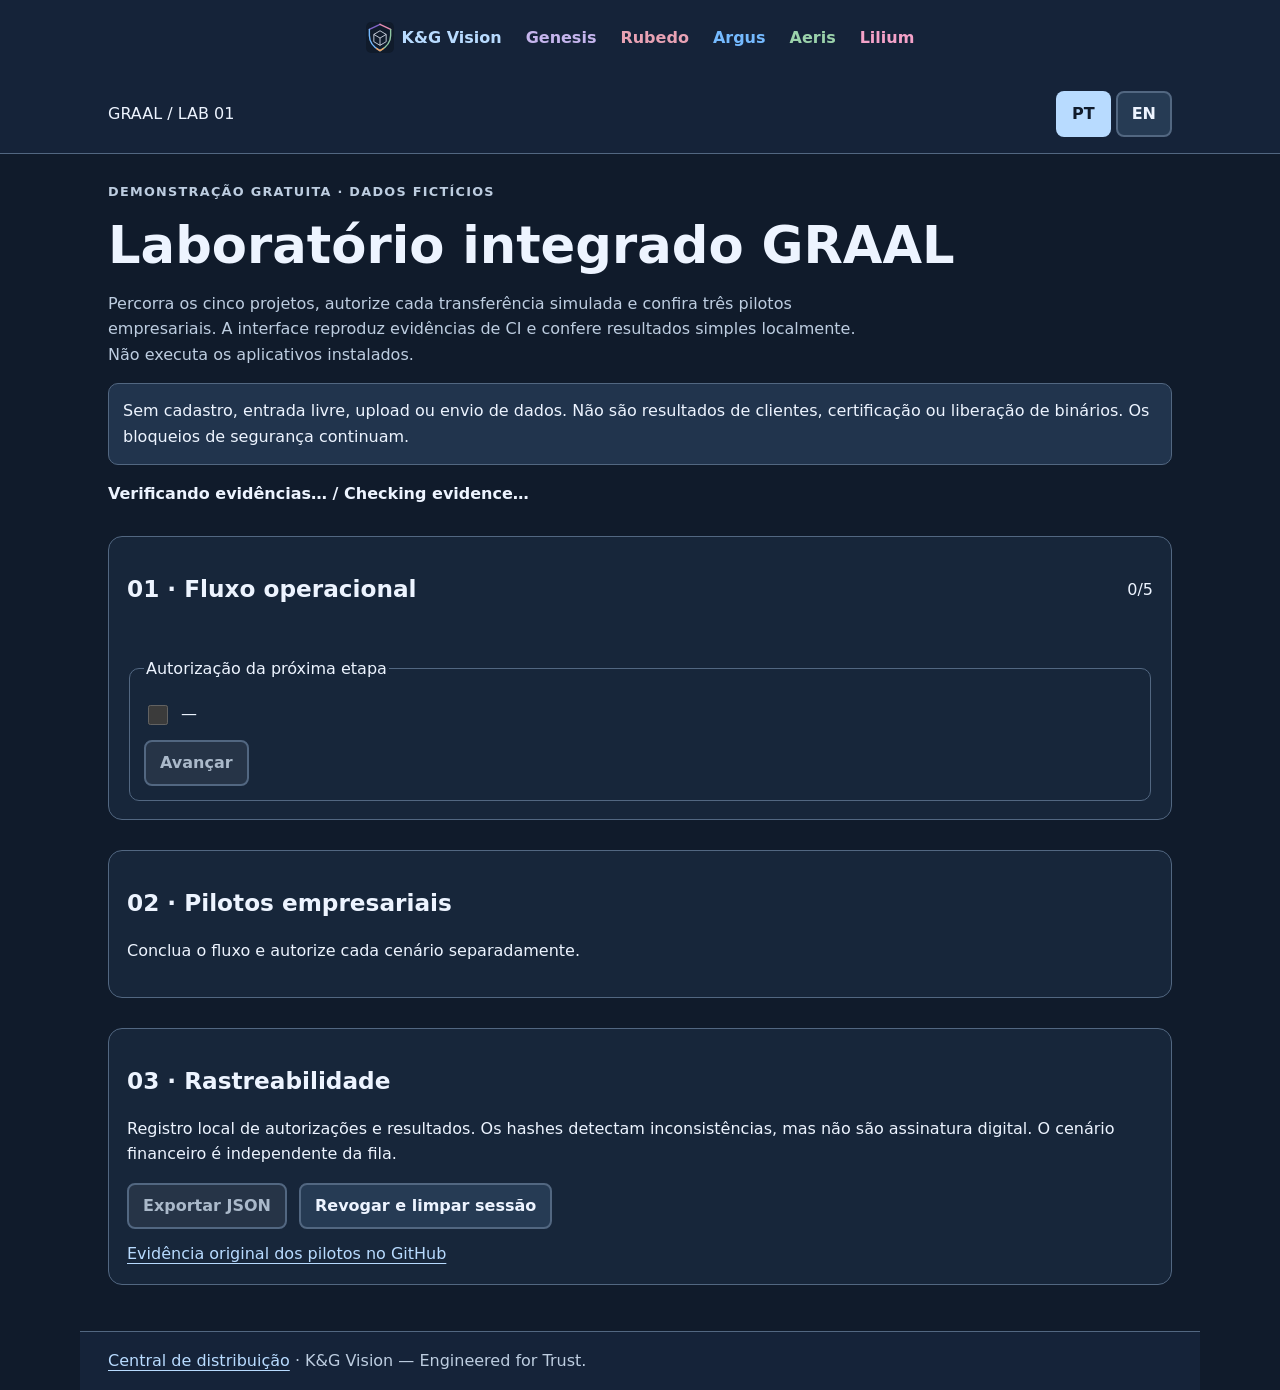
==== graal/index.html @ 8870a4a4 "feat(graal): add bilingual local web lab with pinned evidence, explicit consent and browser acceptan" ====
<!doctype html>
<html lang="pt-BR">
<head>
<meta charset="utf-8"><meta name="viewport" content="width=device-width,initial-scale=1">
<meta name="referrer" content="no-referrer"><meta http-equiv="Content-Security-Policy" content="default-src 'none'; script-src 'self'; style-src 'self'; img-src 'self'; connect-src 'self'; base-uri 'none'; form-action 'none'; object-src 'none'; frame-src 'none'">
<title>GRAAL — Laboratório integrado | K&amp;G Vision</title>
<link rel="icon" href="../assets/kg-symbol.svg"><link rel="stylesheet" href="lab.css"><script src="lab.js" defer></script>
</head>
<body>
<a class="skip" href="#main" data-pt="Ir ao conteúdo" data-en="Skip to content">Ir ao conteúdo</a>
<header><nav aria-label="Ecossistema K&amp;G Vision" id="nav">
<a href="../" class="brand"><img src="../assets/kg-symbol.svg" alt="" width="28" height="31">K&amp;G Vision</a>
<a href="../genesis/" class="genesis">Genesis</a><a href="../rubedo/" class="rubedo">Rubedo</a><a href="../argus/" class="argus">Argus</a><a href="../aeris/" class="aeris">Aeris</a><a href="../lilium/" class="lilium">Lilium</a>
</nav><div class="top"><span>GRAAL / LAB 01</span><div role="group" aria-label="Idioma / Language"><button id="pt" lang="pt-BR" aria-pressed="true">PT</button> <button id="en" lang="en" aria-pressed="false">EN</button></div></div></header>
<main id="main" tabindex="-1">
<p class="eyebrow" data-pt="DEMONSTRAÇÃO GRATUITA · DADOS FICTÍCIOS" data-en="FREE DEMONSTRATION · SYNTHETIC DATA">DEMONSTRAÇÃO GRATUITA · DADOS FICTÍCIOS</p>
<h1 data-pt="Laboratório integrado GRAAL" data-en="GRAAL integrated lab">Laboratório integrado GRAAL</h1>
<p class="lead" data-pt="Percorra os cinco projetos, autorize cada transferência simulada e confira três pilotos empresariais. A interface reproduz evidências de CI e confere resultados simples localmente. Não executa os aplicativos instalados." data-en="Explore the five projects, authorize each simulated transfer and review three business pilots. This interface replays CI evidence and checks simple results locally. It does not run installed applications.">Percorra os cinco projetos, autorize cada transferência simulada e confira três pilotos empresariais. A interface reproduz evidências de CI e confere resultados simples localmente. Não executa os aplicativos instalados.</p>
<p class="notice" data-pt="Sem cadastro, entrada livre, upload ou envio de dados. Não são resultados de clientes, certificação ou liberação de binários. Os bloqueios de segurança continuam." data-en="No account, free-text entry, uploads or data submission. Not client results, certification or binary approval. Security holds remain.">Sem cadastro, entrada livre, upload ou envio de dados. Não são resultados de clientes, certificação ou liberação de binários. Os bloqueios de segurança continuam.</p>
<noscript><p>JavaScript necessário para o laboratório. / JavaScript required for the lab.</p></noscript>
<p id="status" role="status" aria-live="polite" aria-atomic="true">Verificando evidências… / Checking evidence…</p>
<section aria-labelledby="flow-title"><div class="section-head"><h2 id="flow-title" data-pt="01 · Fluxo operacional" data-en="01 · Operational flow">01 · Fluxo operacional</h2><span id="progress">0/5</span></div>
<ol id="stages" class="stages"></ol>
<fieldset id="gate" disabled><legend data-pt="Autorização da próxima etapa" data-en="Next-stage permission">Autorização da próxima etapa</legend><label><input id="permit" type="checkbox"> <span id="permission-label">—</span></label><button id="advance" disabled data-pt="Avançar" data-en="Continue">Avançar</button></fieldset>
</section>
<section aria-labelledby="pilot-title"><h2 id="pilot-title" data-pt="02 · Pilotos empresariais" data-en="02 · Business pilots">02 · Pilotos empresariais</h2><p data-pt="Conclua o fluxo e autorize cada cenário separadamente." data-en="Finish the flow and authorize each scenario separately.">Conclua o fluxo e autorize cada cenário separadamente.</p><div id="pilots" class="pilots"></div></section>
<section aria-labelledby="trace-title"><h2 id="trace-title" data-pt="03 · Rastreabilidade" data-en="03 · Traceability">03 · Rastreabilidade</h2><p data-pt="Registro local de autorizações e resultados. Os hashes detectam inconsistências, mas não são assinatura digital. O cenário financeiro é independente da fila." data-en="Local record of permissions and results. Hashes detect inconsistencies but are not a digital signature. The financial scenario is independent of the queue.">Registro local de autorizações e resultados. Os hashes detectam inconsistências, mas não são assinatura digital. O cenário financeiro é independente da fila.</p><div class="actions"><button id="export" disabled data-pt="Exportar JSON" data-en="Export JSON">Exportar JSON</button><button id="reset" class="secondary" data-pt="Revogar e limpar sessão" data-en="Revoke and clear session">Revogar e limpar sessão</button></div><p id="digest" class="mono"></p><a id="evidence-link" href="https://github.com/Kgasil/kgasil.github.io/actions/runs/46079707683" data-pt="Evidência original dos pilotos no GitHub" data-en="Original pilot evidence on GitHub">Evidência original dos pilotos no GitHub</a></section>
</main><footer><a href="../distribuicao.html" data-pt="Central de distribuição" data-en="Distribution center">Central de distribuição</a> · K&amp;G Vision — Engineered for Trust.</footer>
</body></html>
---- graal/lab.css ----
:root{color-scheme:dark;--bg:#101b2b;--panel:#1b2b40;--line:#526781;--ink:#edf4ff;--muted:#bdcde0;--focus:#a9d8ff}*{box-sizing:border-box}body{margin:0;background:var(--bg);color:var(--ink);font:16px/1.6 system-ui,sans-serif}header,footer{border-bottom:1px solid var(--line);background:#152339}header nav,.top,main,footer{max-width:1120px;margin:auto;padding:16px clamp(12px,4vw,28px)}nav,.top,.section-head,.actions{display:flex;align-items:center;gap:12px;flex-wrap:wrap}.top,.section-head{justify-content:space-between}nav{justify-content:center}.brand{display:inline-flex;align-items:center;gap:8px}a{color:#b8dbff;text-underline-offset:4px}nav a{font-weight:650;text-decoration:none;padding:6px}.genesis{--accent:#c5b5ed;color:var(--accent)}.rubedo{--accent:#e8a2b4;color:var(--accent)}.argus{--accent:#75baff;color:var(--accent)}.aeris{--accent:#9bd2ab;color:var(--accent)}.lilium{--accent:#f4a2c9;color:var(--accent)}h1{font-size:clamp(1.9rem,5vw,3.2rem);line-height:1.15;margin:12px 0}h2{font-size:1.45rem;line-height:1.3}h3{margin:0 0 8px;font-size:1.12rem}.eyebrow{font-size:.8rem;letter-spacing:.1em;font-weight:700;color:var(--muted)}.lead{max-width:74ch;color:var(--muted)}.notice{border:1px solid var(--line);padding:14px;border-radius:10px;background:#21344d}section{margin:30px 0;padding:18px;border:1px solid var(--line);background:#17263a;border-radius:14px}.stages{display:grid;grid-template-columns:repeat(5,minmax(0,1fr));list-style:none;padding:0;gap:10px}.stages li,.pilot{min-width:0;border:1px solid var(--line);border-top:4px solid var(--accent,#b8dbff);border-radius:10px;padding:12px;background:var(--panel);overflow-wrap:anywhere}.stages p,.pilot p{color:var(--ink);margin:8px 0}.stages small,.pilot small{color:var(--muted)}.pilots{display:grid;grid-template-columns:repeat(3,minmax(0,1fr));gap:12px}.pilot{display:flex;flex-direction:column;gap:8px}fieldset{border:1px solid var(--line);border-radius:10px;padding:14px;min-width:0}label{display:flex;align-items:flex-start;gap:10px;margin:6px 0 12px}input[type=checkbox]{width:20px;height:20px;flex:none;margin-top:4px;accent-color:#a9d8ff}button{min-height:44px;background:#b8dbff;color:#101b2b;border:2px solid transparent;border-radius:8px;font:inherit;font-weight:700;padding:8px 14px;cursor:pointer}button.secondary,button[aria-pressed=false]{background:#263b54;color:var(--ink);border-color:var(--line)}button:disabled{color:#aab9ca;background:#263447;cursor:not-allowed;border-color:#526781}a:focus-visible,button:focus-visible,input:focus-visible{outline:3px solid var(--focus);outline-offset:3px}.skip{position:absolute;left:-9999px}.skip:focus{left:12px;top:8px;z-index:10;padding:12px;background:#101b2b}.mono{font:12px/1.6 monospace;overflow-wrap:anywhere}#status{min-height:1.6em;font-weight:650}footer{color:var(--muted);border-top:1px solid var(--line);border-bottom:0}@media(max-width:850px){.stages{grid-template-columns:repeat(2,minmax(0,1fr))}.pilots{grid-template-columns:1fr}}@media(max-width:480px){.stages{grid-template-columns:1fr}section{padding:12px}nav{gap:4px}.actions button{width:100%}}
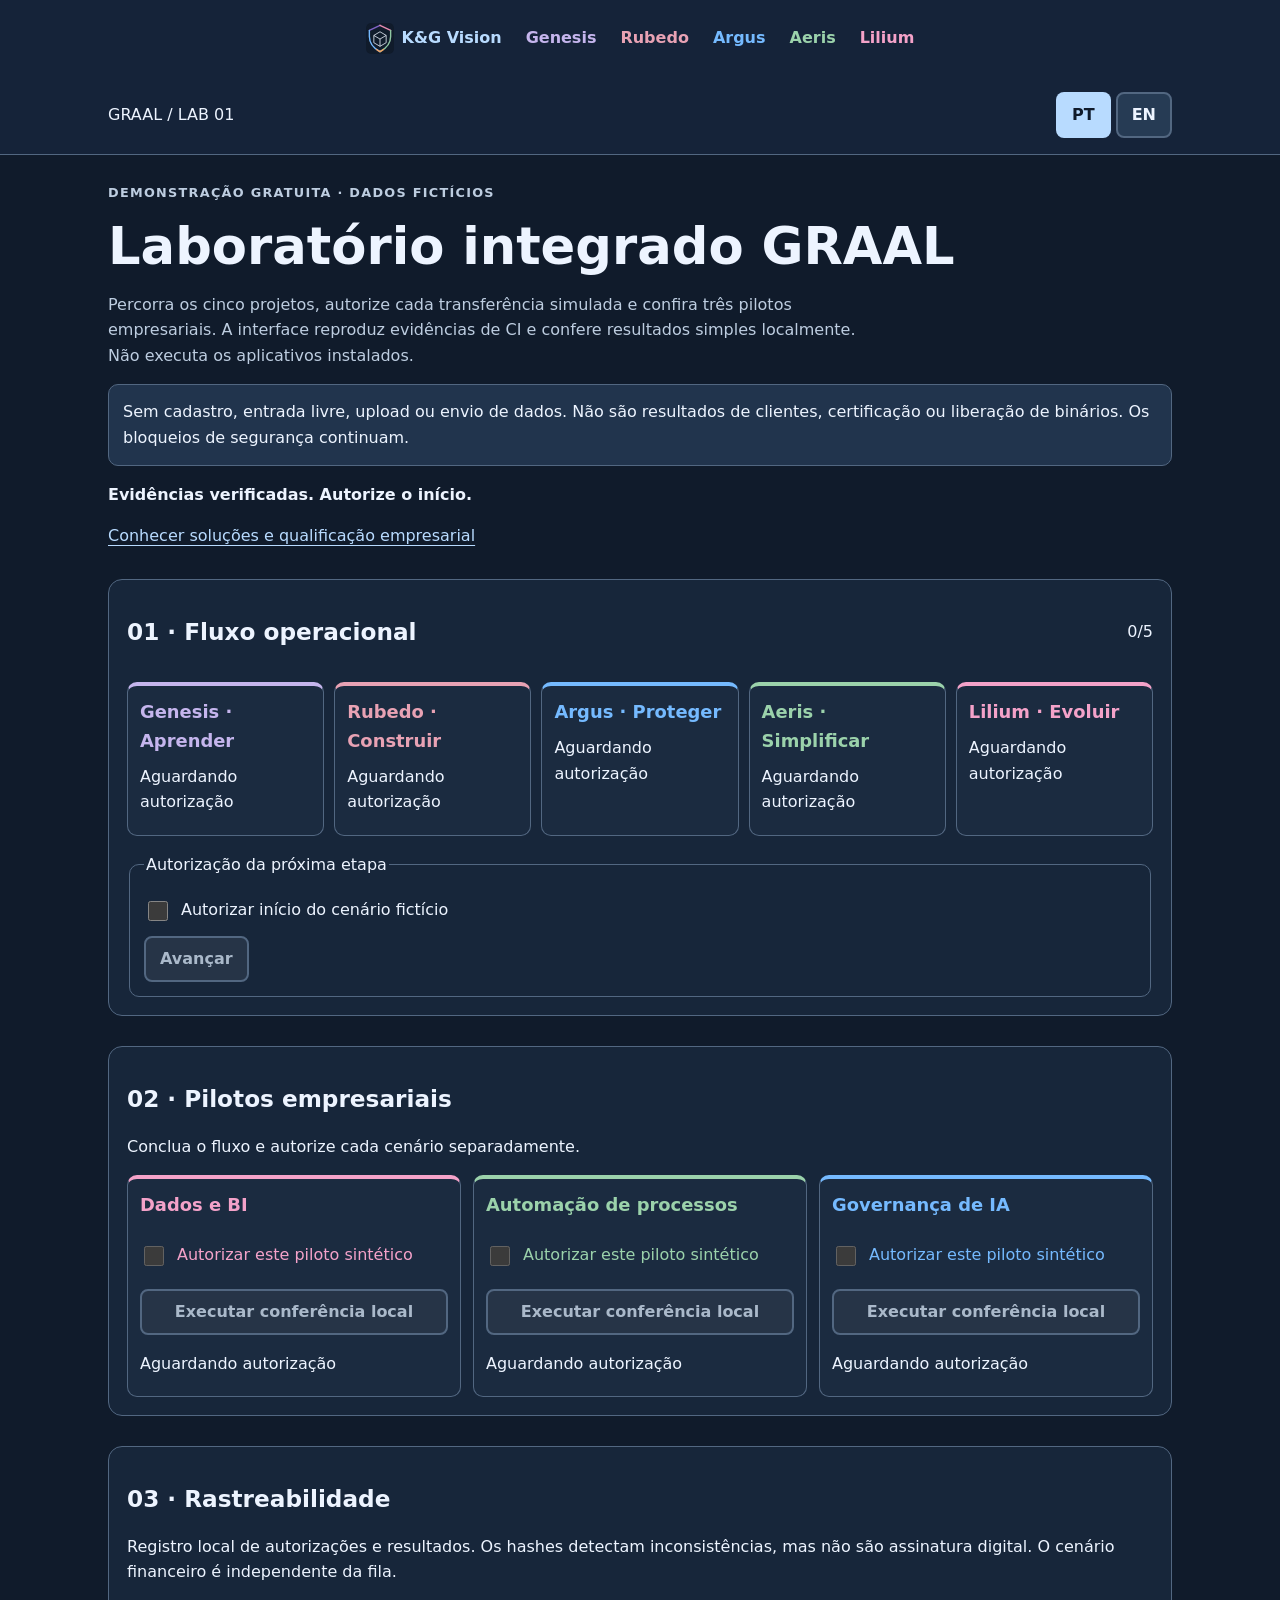
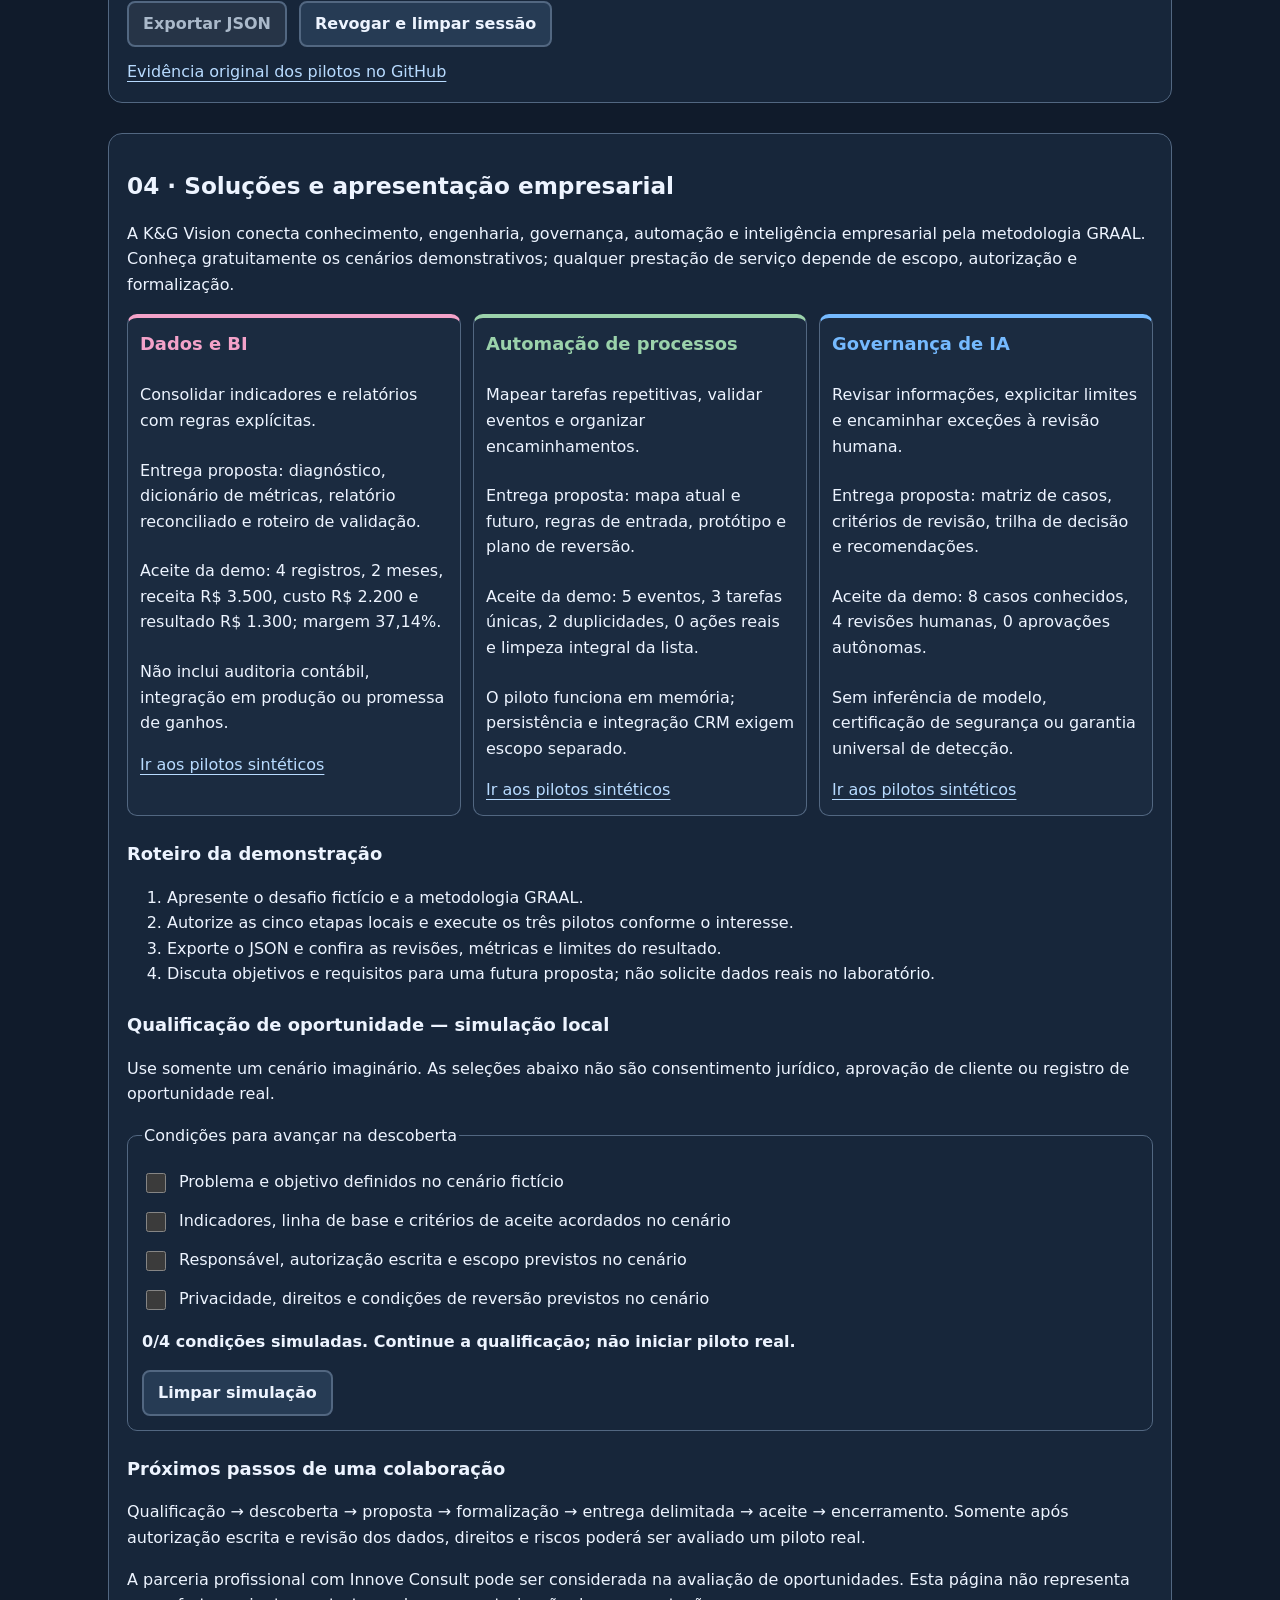
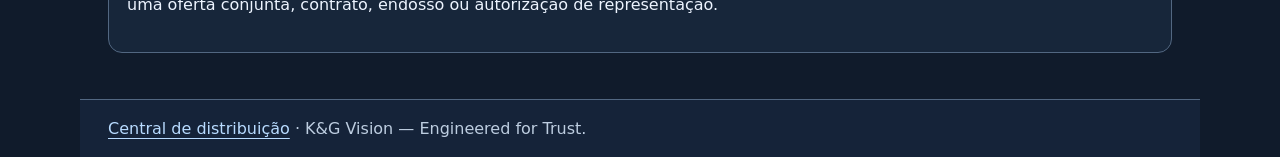
==== commit 5de8b5c8: "feat(graal): add bilingual commercial demonstration and fix shared navigation audit" ====
--- a/graal/index.html
+++ b/graal/index.html
@@ -8,10 +8,10 @@
 </head>
 <body>
 <a class="skip" href="#main" data-pt="Ir ao conteúdo" data-en="Skip to content">Ir ao conteúdo</a>
-<header><nav aria-label="Ecossistema K&amp;G Vision" id="nav">
-<a href="../" class="brand"><img src="../assets/kg-symbol.svg" alt="" width="28" height="31">K&amp;G Vision</a>
+<header><nav class="kg-graal-bar" aria-label="Ecossistema K&amp;G Vision" id="nav">
+<a href="../" class="brand"><img class="kg-graal-shield" src="../assets/kg-symbol.svg" alt="" width="28" height="31">K&amp;G Vision</a>
 <a href="../genesis/" class="genesis">Genesis</a><a href="../rubedo/" class="rubedo">Rubedo</a><a href="../argus/" class="argus">Argus</a><a href="../aeris/" class="aeris">Aeris</a><a href="../lilium/" class="lilium">Lilium</a>
-</nav><div class="top"><span>GRAAL / LAB 01</span><div role="group" aria-label="Idioma / Language"><button id="pt" lang="pt-BR" aria-pressed="true">PT</button> <button id="en" lang="en" aria-pressed="false">EN</button></div></div></header>
+</nav><div class="top"><span>GRAAL / LAB 01</span><div role="group" aria-label="Idioma / Language"><button id="pt" aria-label="Português (Brasil)" lang="pt-BR" aria-pressed="true">PT</button> <button id="en" aria-label="English" lang="en" aria-pressed="false">EN</button></div></div></header>
 <main id="main" tabindex="-1">
 <p class="eyebrow" data-pt="DEMONSTRAÇÃO GRATUITA · DADOS FICTÍCIOS" data-en="FREE DEMONSTRATION · SYNTHETIC DATA">DEMONSTRAÇÃO GRATUITA · DADOS FICTÍCIOS</p>
 <h1 data-pt="Laboratório integrado GRAAL" data-en="GRAAL integrated lab">Laboratório integrado GRAAL</h1>
@@ -19,11 +19,22 @@
 <p class="notice" data-pt="Sem cadastro, entrada livre, upload ou envio de dados. Não são resultados de clientes, certificação ou liberação de binários. Os bloqueios de segurança continuam." data-en="No account, free-text entry, uploads or data submission. Not client results, certification or binary approval. Security holds remain.">Sem cadastro, entrada livre, upload ou envio de dados. Não são resultados de clientes, certificação ou liberação de binários. Os bloqueios de segurança continuam.</p>
 <noscript><p>JavaScript necessário para o laboratório. / JavaScript required for the lab.</p></noscript>
 <p id="status" role="status" aria-live="polite" aria-atomic="true">Verificando evidências… / Checking evidence…</p>
+<p><a href="#services" data-pt="Conhecer soluções e qualificação empresarial" data-en="Explore business solutions and qualification">Conhecer soluções e qualificação empresarial</a></p>
 <section aria-labelledby="flow-title"><div class="section-head"><h2 id="flow-title" data-pt="01 · Fluxo operacional" data-en="01 · Operational flow">01 · Fluxo operacional</h2><span id="progress">0/5</span></div>
 <ol id="stages" class="stages"></ol>
 <fieldset id="gate" disabled><legend data-pt="Autorização da próxima etapa" data-en="Next-stage permission">Autorização da próxima etapa</legend><label><input id="permit" type="checkbox"> <span id="permission-label">—</span></label><button id="advance" disabled data-pt="Avançar" data-en="Continue">Avançar</button></fieldset>
 </section>
 <section aria-labelledby="pilot-title"><h2 id="pilot-title" data-pt="02 · Pilotos empresariais" data-en="02 · Business pilots">02 · Pilotos empresariais</h2><p data-pt="Conclua o fluxo e autorize cada cenário separadamente." data-en="Finish the flow and authorize each scenario separately.">Conclua o fluxo e autorize cada cenário separadamente.</p><div id="pilots" class="pilots"></div></section>
 <section aria-labelledby="trace-title"><h2 id="trace-title" data-pt="03 · Rastreabilidade" data-en="03 · Traceability">03 · Rastreabilidade</h2><p data-pt="Registro local de autorizações e resultados. Os hashes detectam inconsistências, mas não são assinatura digital. O cenário financeiro é independente da fila." data-en="Local record of permissions and results. Hashes detect inconsistencies but are not a digital signature. The financial scenario is independent of the queue.">Registro local de autorizações e resultados. Os hashes detectam inconsistências, mas não são assinatura digital. O cenário financeiro é independente da fila.</p><div class="actions"><button id="export" disabled data-pt="Exportar JSON" data-en="Export JSON">Exportar JSON</button><button id="reset" class="secondary" data-pt="Revogar e limpar sessão" data-en="Revoke and clear session">Revogar e limpar sessão</button></div><p id="digest" class="mono"></p><a id="evidence-link" href="https://github.com/Kgasil/kgasil.github.io/actions/runs/46079707683" data-pt="Evidência original dos pilotos no GitHub" data-en="Original pilot evidence on GitHub">Evidência original dos pilotos no GitHub</a></section>
+<section id="services" aria-labelledby="services-title"><h2 id="services-title" data-pt="04 · Soluções e apresentação empresarial" data-en="04 · Solutions and business presentation">04 · Soluções e apresentação empresarial</h2><p data-pt="A K&amp;G Vision conecta conhecimento, engenharia, governança, automação e inteligência empresarial pela metodologia GRAAL. Conheça gratuitamente os cenários demonstrativos; qualquer prestação de serviço depende de escopo, autorização e formalização." data-en="K&amp;G Vision connects knowledge, engineering, governance, automation and business intelligence through GRAAL. Explore the free scenarios; any service requires scope, authorization and formalization.">A K&amp;G Vision conecta conhecimento, engenharia, governança, automação e inteligência empresarial pela metodologia GRAAL. Conheça gratuitamente os cenários demonstrativos; qualquer prestação de serviço depende de escopo, autorização e formalização.</p><div class="pilots"><article class="pilot lilium"><h3 data-pt="Dados e BI" data-en="Data &amp; BI">Dados e BI</h3><p data-pt="Consolidar indicadores e relatórios com regras explícitas." data-en="Consolidate metrics and reports with explicit rules.">Consolidar indicadores e relatórios com regras explícitas.</p><p data-pt="Entrega proposta: diagnóstico, dicionário de métricas, relatório reconciliado e roteiro de validação." data-en="Proposed deliverable: discovery, metric dictionary, reconciled report and validation plan.">Entrega proposta: diagnóstico, dicionário de métricas, relatório reconciliado e roteiro de validação.</p><p data-pt="Aceite da demo: 4 registros, 2 meses, receita R$ 3.500, custo R$ 2.200 e resultado R$ 1.300; margem 37,14%." data-en="Demo acceptance: 4 rows, 2 months, BRL 3,500 revenue, 2,200 cost and 1,300 result; 37.14% margin.">Aceite da demo: 4 registros, 2 meses, receita R$ 3.500, custo R$ 2.200 e resultado R$ 1.300; margem 37,14%.</p><p data-pt="Não inclui auditoria contábil, integração em produção ou promessa de ganhos." data-en="No accounting audit, production integration or promised gains.">Não inclui auditoria contábil, integração em produção ou promessa de ganhos.</p><a href="#pilot-title" data-pt="Ir aos pilotos sintéticos" data-en="Go to synthetic pilots">Ir aos pilotos sintéticos</a></article><article class="pilot aeris"><h3 data-pt="Automação de processos" data-en="Process automation">Automação de processos</h3><p data-pt="Mapear tarefas repetitivas, validar eventos e organizar encaminhamentos." data-en="Map repetitive tasks, validate events and organize routing.">Mapear tarefas repetitivas, validar eventos e organizar encaminhamentos.</p><p data-pt="Entrega proposta: mapa atual e futuro, regras de entrada, protótipo e plano de reversão." data-en="Proposed deliverable: current/future process map, input rules, prototype and rollback plan.">Entrega proposta: mapa atual e futuro, regras de entrada, protótipo e plano de reversão.</p><p data-pt="Aceite da demo: 5 eventos, 3 tarefas únicas, 2 duplicidades, 0 ações reais e limpeza integral da lista." data-en="Demo acceptance: 5 events, 3 unique tasks, 2 duplicates, 0 real actions and complete list cleanup.">Aceite da demo: 5 eventos, 3 tarefas únicas, 2 duplicidades, 0 ações reais e limpeza integral da lista.</p><p data-pt="O piloto funciona em memória; persistência e integração CRM exigem escopo separado." data-en="The pilot runs in memory; persistence and CRM integration need a separate scope.">O piloto funciona em memória; persistência e integração CRM exigem escopo separado.</p><a href="#pilot-title" data-pt="Ir aos pilotos sintéticos" data-en="Go to synthetic pilots">Ir aos pilotos sintéticos</a></article><article class="pilot argus"><h3 data-pt="Governança de IA" data-en="AI governance">Governança de IA</h3><p data-pt="Revisar informações, explicitar limites e encaminhar exceções à revisão humana." data-en="Review information, state limits and route exceptions to human review.">Revisar informações, explicitar limites e encaminhar exceções à revisão humana.</p><p data-pt="Entrega proposta: matriz de casos, critérios de revisão, trilha de decisão e recomendações." data-en="Proposed deliverable: case matrix, review criteria, decision trail and recommendations.">Entrega proposta: matriz de casos, critérios de revisão, trilha de decisão e recomendações.</p><p data-pt="Aceite da demo: 8 casos conhecidos, 4 revisões humanas, 0 aprovações autônomas." data-en="Demo acceptance: 8 known cases, 4 human reviews, 0 autonomous approvals.">Aceite da demo: 8 casos conhecidos, 4 revisões humanas, 0 aprovações autônomas.</p><p data-pt="Sem inferência de modelo, certificação de segurança ou garantia universal de detecção." data-en="No model inference, security certification or universal detection guarantee.">Sem inferência de modelo, certificação de segurança ou garantia universal de detecção.</p><a href="#pilot-title" data-pt="Ir aos pilotos sintéticos" data-en="Go to synthetic pilots">Ir aos pilotos sintéticos</a></article></div>
+<h3 class="commercial-heading" data-pt="Roteiro da demonstração" data-en="Demo walkthrough">Roteiro da demonstração</h3>
+<ol><li data-pt="Apresente o desafio fictício e a metodologia GRAAL." data-en="Introduce the fictional challenge and GRAAL methodology.">Apresente o desafio fictício e a metodologia GRAAL.</li><li data-pt="Autorize as cinco etapas locais e execute os três pilotos conforme o interesse." data-en="Authorize the five local steps and run the three pilots as relevant.">Autorize as cinco etapas locais e execute os três pilotos conforme o interesse.</li><li data-pt="Exporte o JSON e confira as revisões, métricas e limites do resultado." data-en="Export JSON and review revisions, metrics and result limitations.">Exporte o JSON e confira as revisões, métricas e limites do resultado.</li><li data-pt="Discuta objetivos e requisitos para uma futura proposta; não solicite dados reais no laboratório." data-en="Discuss goals and requirements for a future proposal; do not request real data in the lab.">Discuta objetivos e requisitos para uma futura proposta; não solicite dados reais no laboratório.</li></ol>
+<h3 class="commercial-heading" data-pt="Qualificação de oportunidade — simulação local" data-en="Opportunity qualification — local simulation">Qualificação de oportunidade — simulação local</h3>
+<p data-pt="Use somente um cenário imaginário. As seleções abaixo não são consentimento jurídico, aprovação de cliente ou registro de oportunidade real." data-en="Use an imaginary scenario only. The selections below are not legal consent, customer approval or a real opportunity record.">Use somente um cenário imaginário. As seleções abaixo não são consentimento jurídico, aprovação de cliente ou registro de oportunidade real.</p>
+<fieldset id="qualification"><legend data-pt="Condições para avançar na descoberta" data-en="Conditions to advance discovery">Condições para avançar na descoberta</legend><label><input type="checkbox" id="qual-0"><span data-pt="Problema e objetivo definidos no cenário fictício" data-en="Problem and objective defined in the fictional scenario">Problema e objetivo definidos no cenário fictício</span></label><label><input type="checkbox" id="qual-1"><span data-pt="Indicadores, linha de base e critérios de aceite acordados no cenário" data-en="Metrics, baseline and acceptance criteria agreed in the scenario">Indicadores, linha de base e critérios de aceite acordados no cenário</span></label><label><input type="checkbox" id="qual-2"><span data-pt="Responsável, autorização escrita e escopo previstos no cenário" data-en="Owner, written authorization and scope envisaged in the scenario">Responsável, autorização escrita e escopo previstos no cenário</span></label><label><input type="checkbox" id="qual-3"><span data-pt="Privacidade, direitos e condições de reversão previstos no cenário" data-en="Privacy, rights and rollback conditions envisaged in the scenario">Privacidade, direitos e condições de reversão previstos no cenário</span></label><p id="qual-status" role="status" aria-live="polite" aria-atomic="true"></p><button id="qual-reset" type="button" class="secondary" data-pt="Limpar simulação" data-en="Clear simulation">Limpar simulação</button></fieldset>
+<h3 class="commercial-heading" data-pt="Próximos passos de uma colaboração" data-en="Next steps for collaboration">Próximos passos de uma colaboração</h3>
+<p data-pt="Qualificação → descoberta → proposta → formalização → entrega delimitada → aceite → encerramento. Somente após autorização escrita e revisão dos dados, direitos e riscos poderá ser avaliado um piloto real." data-en="Qualification → discovery → proposal → formalization → bounded delivery → acceptance → closeout. Only after written authorization and review of data, rights and risks may a real pilot be considered.">Qualificação → descoberta → proposta → formalização → entrega delimitada → aceite → encerramento. Somente após autorização escrita e revisão dos dados, direitos e riscos poderá ser avaliado um piloto real.</p>
+<p data-pt="A parceria profissional com Innove Consult pode ser considerada na avaliação de oportunidades. Esta página não representa uma oferta conjunta, contrato, endosso ou autorização de representação." data-en="The professional relationship with Innove Consult may be considered when assessing opportunities. This page does not represent a joint offer, contract, endorsement or authorization to represent the partner.">A parceria profissional com Innove Consult pode ser considerada na avaliação de oportunidades. Esta página não representa uma oferta conjunta, contrato, endosso ou autorização de representação.</p>
+</section>
 </main><footer><a href="../distribuicao.html" data-pt="Central de distribuição" data-en="Distribution center">Central de distribuição</a> · K&amp;G Vision — Engineered for Trust.</footer>
 </body></html>
--- a/graal/lab.css
+++ b/graal/lab.css
@@ -1 +1,3 @@
-:root{color-scheme:dark;--bg:#101b2b;--panel:#1b2b40;--line:#526781;--ink:#edf4ff;--muted:#bdcde0;--focus:#a9d8ff}*{box-sizing:border-box}body{margin:0;background:var(--bg);color:var(--ink);font:16px/1.6 system-ui,sans-serif}header,footer{border-bottom:1px solid var(--line);background:#152339}header nav,.top,main,footer{max-width:1120px;margin:auto;padding:16px clamp(12px,4vw,28px)}nav,.top,.section-head,.actions{display:flex;align-items:center;gap:12px;flex-wrap:wrap}.top,.section-head{justify-content:space-between}nav{justify-content:center}.brand{display:inline-flex;align-items:center;gap:8px}a{color:#b8dbff;text-underline-offset:4px}nav a{font-weight:650;text-decoration:none;padding:6px}.genesis{--accent:#c5b5ed;color:var(--accent)}.rubedo{--accent:#e8a2b4;color:var(--accent)}.argus{--accent:#75baff;color:var(--accent)}.aeris{--accent:#9bd2ab;color:var(--accent)}.lilium{--accent:#f4a2c9;color:var(--accent)}h1{font-size:clamp(1.9rem,5vw,3.2rem);line-height:1.15;margin:12px 0}h2{font-size:1.45rem;line-height:1.3}h3{margin:0 0 8px;font-size:1.12rem}.eyebrow{font-size:.8rem;letter-spacing:.1em;font-weight:700;color:var(--muted)}.lead{max-width:74ch;color:var(--muted)}.notice{border:1px solid var(--line);padding:14px;border-radius:10px;background:#21344d}section{margin:30px 0;padding:18px;border:1px solid var(--line);background:#17263a;border-radius:14px}.stages{display:grid;grid-template-columns:repeat(5,minmax(0,1fr));list-style:none;padding:0;gap:10px}.stages li,.pilot{min-width:0;border:1px solid var(--line);border-top:4px solid var(--accent,#b8dbff);border-radius:10px;padding:12px;background:var(--panel);overflow-wrap:anywhere}.stages p,.pilot p{color:var(--ink);margin:8px 0}.stages small,.pilot small{color:var(--muted)}.pilots{display:grid;grid-template-columns:repeat(3,minmax(0,1fr));gap:12px}.pilot{display:flex;flex-direction:column;gap:8px}fieldset{border:1px solid var(--line);border-radius:10px;padding:14px;min-width:0}label{display:flex;align-items:flex-start;gap:10px;margin:6px 0 12px}input[type=checkbox]{width:20px;height:20px;flex:none;margin-top:4px;accent-color:#a9d8ff}button{min-height:44px;background:#b8dbff;color:#101b2b;border:2px solid transparent;border-radius:8px;font:inherit;font-weight:700;padding:8px 14px;cursor:pointer}button.secondary,button[aria-pressed=false]{background:#263b54;color:var(--ink);border-color:var(--line)}button:disabled{color:#aab9ca;background:#263447;cursor:not-allowed;border-color:#526781}a:focus-visible,button:focus-visible,input:focus-visible{outline:3px solid var(--focus);outline-offset:3px}.skip{position:absolute;left:-9999px}.skip:focus{left:12px;top:8px;z-index:10;padding:12px;background:#101b2b}.mono{font:12px/1.6 monospace;overflow-wrap:anywhere}#status{min-height:1.6em;font-weight:650}footer{color:var(--muted);border-top:1px solid var(--line);border-bottom:0}@media(max-width:850px){.stages{grid-template-columns:repeat(2,minmax(0,1fr))}.pilots{grid-template-columns:1fr}}@media(max-width:480px){.stages{grid-template-columns:1fr}section{padding:12px}nav{gap:4px}.actions button{width:100%}}+:root{color-scheme:dark;--bg:#101b2b;--panel:#1b2b40;--line:#526781;--ink:#edf4ff;--muted:#bdcde0;--focus:#a9d8ff}*{box-sizing:border-box}body{margin:0;background:var(--bg);color:var(--ink);font:16px/1.6 system-ui,sans-serif}header,footer{border-bottom:1px solid var(--line);background:#152339}header nav,.top,main,footer{max-width:1120px;margin:auto;padding:16px clamp(12px,4vw,28px)}nav,.top,.section-head,.actions{display:flex;align-items:center;gap:12px;flex-wrap:wrap}.top,.section-head{justify-content:space-between}nav{justify-content:center}.brand{display:inline-flex;align-items:center;gap:8px}a{color:#b8dbff;text-underline-offset:4px}nav a{font-weight:650;text-decoration:none;padding:6px}.genesis{--accent:#c5b5ed;color:var(--accent)}.rubedo{--accent:#e8a2b4;color:var(--accent)}.argus{--accent:#75baff;color:var(--accent)}.aeris{--accent:#9bd2ab;color:var(--accent)}.lilium{--accent:#f4a2c9;color:var(--accent)}h1{font-size:clamp(1.9rem,5vw,3.2rem);line-height:1.15;margin:12px 0}h2{font-size:1.45rem;line-height:1.3}h3{margin:0 0 8px;font-size:1.12rem}.eyebrow{font-size:.8rem;letter-spacing:.1em;font-weight:700;color:var(--muted)}.lead{max-width:74ch;color:var(--muted)}.notice{border:1px solid var(--line);padding:14px;border-radius:10px;background:#21344d}section{margin:30px 0;padding:18px;border:1px solid var(--line);background:#17263a;border-radius:14px}.stages{display:grid;grid-template-columns:repeat(5,minmax(0,1fr));list-style:none;padding:0;gap:10px}.stages li,.pilot{min-width:0;border:1px solid var(--line);border-top:4px solid var(--accent,#b8dbff);border-radius:10px;padding:12px;background:var(--panel);overflow-wrap:anywhere}.stages p,.pilot p{color:var(--ink);margin:8px 0}.stages small,.pilot small{color:var(--muted)}.pilots{display:grid;grid-template-columns:repeat(3,minmax(0,1fr));gap:12px}.pilot{display:flex;flex-direction:column;gap:8px}fieldset{border:1px solid var(--line);border-radius:10px;padding:14px;min-width:0}label{display:flex;align-items:flex-start;gap:10px;margin:6px 0 12px}input[type=checkbox]{width:20px;height:20px;flex:none;margin-top:4px;accent-color:#a9d8ff}button{min-height:44px;background:#b8dbff;color:#101b2b;border:2px solid transparent;border-radius:8px;font:inherit;font-weight:700;padding:8px 14px;cursor:pointer}button.secondary,button[aria-pressed=false]{background:#263b54;color:var(--ink);border-color:var(--line)}button:disabled{color:#aab9ca;background:#263447;cursor:not-allowed;border-color:#526781}a:focus-visible,button:focus-visible,input:focus-visible{outline:3px solid var(--focus);outline-offset:3px}.skip{position:absolute;left:-9999px}.skip:focus{left:12px;top:8px;z-index:10;padding:12px;background:#101b2b}.mono{font:12px/1.6 monospace;overflow-wrap:anywhere}#status{min-height:1.6em;font-weight:650}footer{color:var(--muted);border-top:1px solid var(--line);border-bottom:0}@media(max-width:850px){.stages{grid-template-columns:repeat(2,minmax(0,1fr))}.pilots{grid-template-columns:1fr}}@media(max-width:480px){.stages{grid-template-columns:1fr}section{padding:12px}nav{gap:4px}.actions button{width:100%}}
+/* Shared institutional navigation in CSP-compatible external stylesheet. */
+nav.kg-graal-bar{justify-content:center!important;background:#152339}nav.kg-graal-bar a{min-height:44px;display:inline-flex;align-items:center;gap:8px}.commercial-heading{margin-top:24px}#qualification{margin:16px 0}#qual-status{font-weight:650;overflow-wrap:anywhere}
